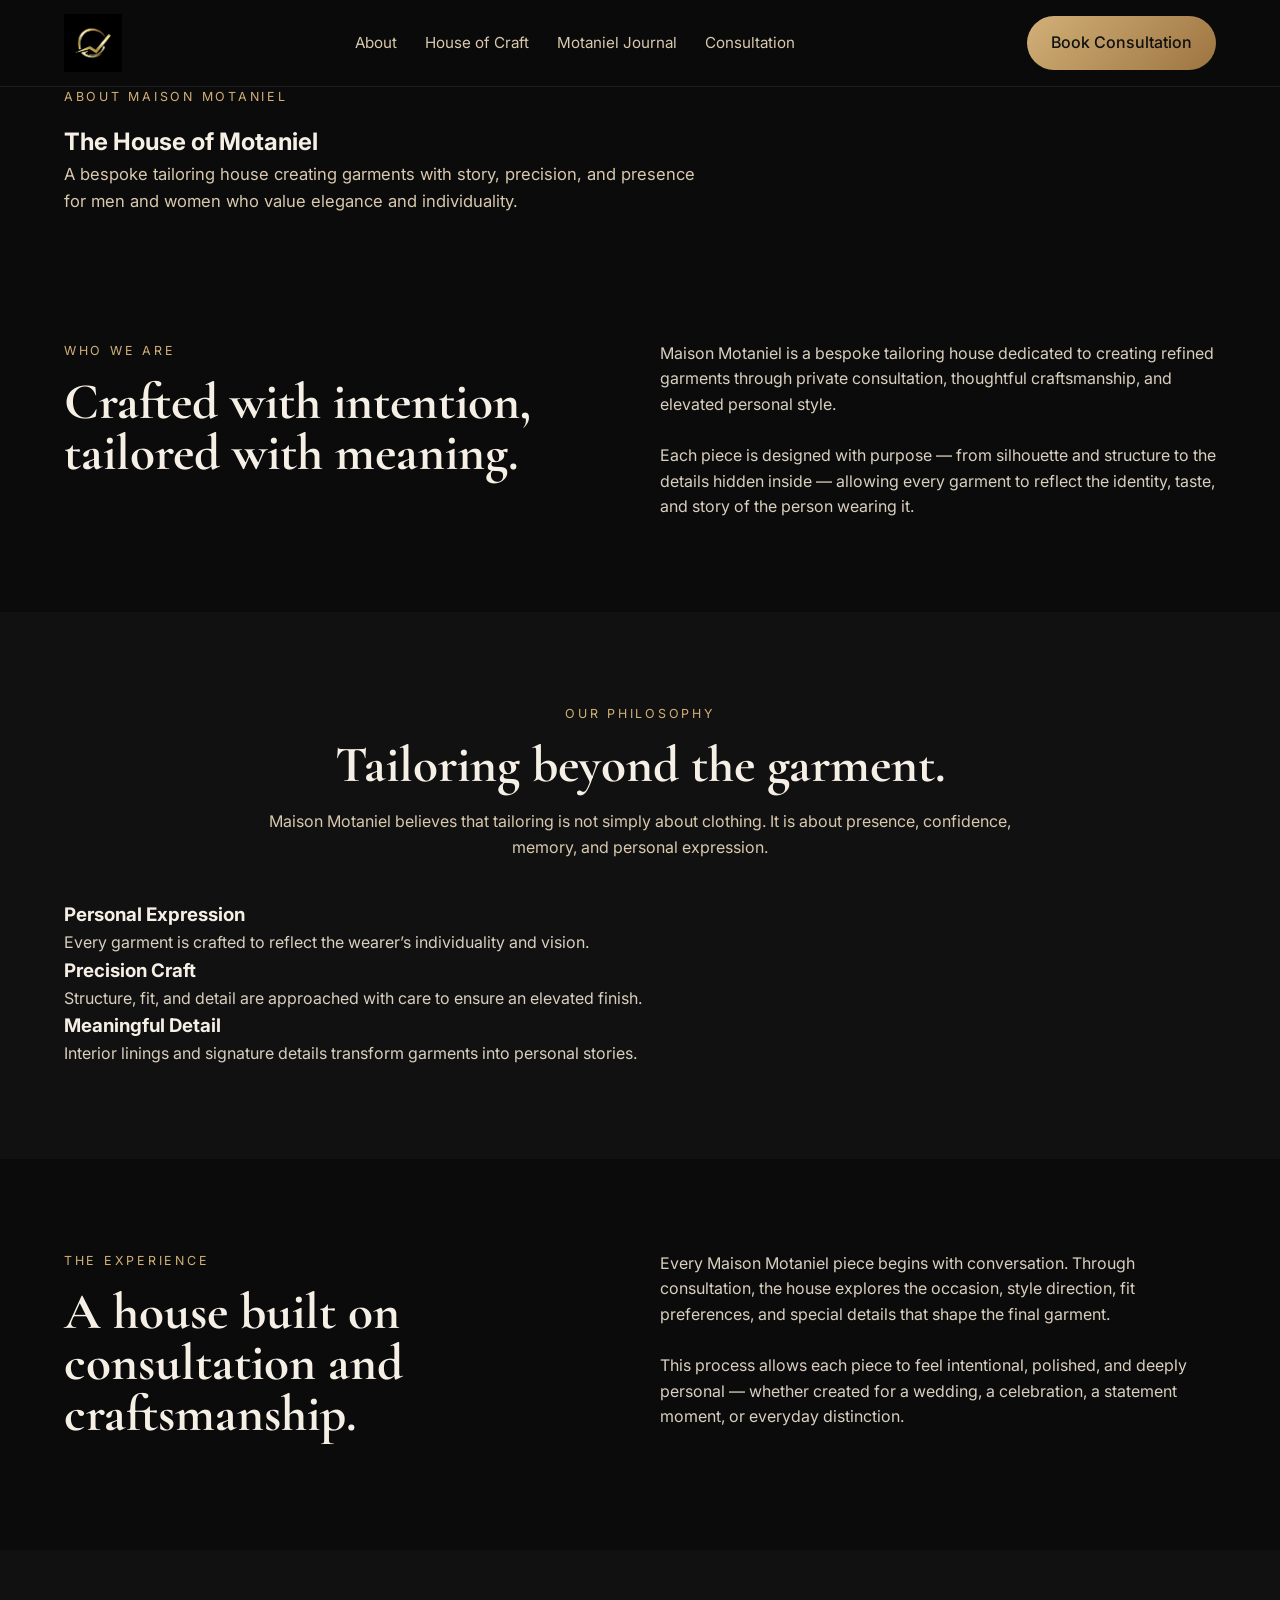
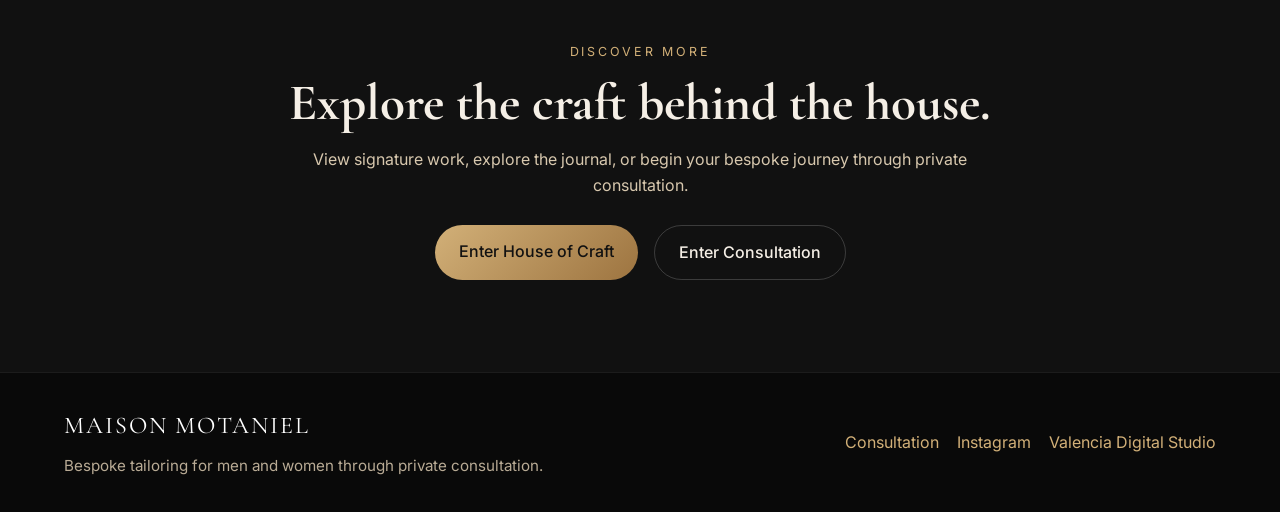
==== about.html @ 1d72eeb6 "Create about.html" ====
<!DOCTYPE html>
<html lang="en">
<head>
  <meta charset="UTF-8" />
  <meta name="viewport" content="width=device-width, initial-scale=1.0" />
  <title>About | Maison Motaniel</title>
  <meta name="description" content="Learn about Maison Motaniel, a bespoke tailoring house creating refined garments for men and women through private consultation and signature craftsmanship." />

  <link rel="preconnect" href="https://fonts.googleapis.com">
  <link rel="preconnect" href="https://fonts.gstatic.com" crossorigin>
  <link href="https://fonts.googleapis.com/css2?family=Cormorant+Garamond:wght@400;500;600;700&family=Inter:wght@300;400;500;600&display=swap" rel="stylesheet">

  <link rel="stylesheet" href="style.css">
</head>
<body>

  <header class="site-header">
    <div class="container nav">

      <a href="index.html" class="logo">
        <img src="assets/motaniel-logo.png" alt="Maison Motaniel Logo">
      </a>

      <nav class="menu" id="menu">
        <a href="about.html">About</a>
        <a href="craft.html">House of Craft</a>
        <a href="journal.html">Motaniel Journal</a>
        <a href="consultation.html">Consultation</a>
      </nav>

      <div class="header-right">
        <a href="consultation.html" class="btn btn-gold desktop-btn">Book Consultation</a>
        <button class="menu-toggle" id="menu-toggle" aria-label="Toggle menu">☰</button>
      </div>

    </div>
  </header>

  <section class="inner-hero">
    <div class="container inner-hero-content">
      <p class="eyebrow">About Maison Motaniel</p>
      <h1>The House of Motaniel</h1>
      <p class="hero-text">
        A bespoke tailoring house creating garments with story, precision, and presence for men and women who value elegance and individuality.
      </p>
    </div>
  </section>

  <section class="section">
    <div class="container two-column">
      <div>
        <p class="eyebrow">Who We Are</p>
        <h2>Crafted with intention, tailored with meaning.</h2>
      </div>
      <div>
        <p>
          Maison Motaniel is a bespoke tailoring house dedicated to creating refined garments through private consultation, thoughtful craftsmanship, and elevated personal style.
        </p>
        <br>
        <p>
          Each piece is designed with purpose — from silhouette and structure to the details hidden inside — allowing every garment to reflect the identity, taste, and story of the person wearing it.
        </p>
      </div>
    </div>
  </section>

  <section class="section dark-section">
    <div class="container">
      <p class="eyebrow center">Our Philosophy</p>
      <h2 class="center">Tailoring beyond the garment.</h2>
      <p class="brand-intro center">
        Maison Motaniel believes that tailoring is not simply about clothing. It is about presence, confidence, memory, and personal expression.
      </p>

      <div class="statement-grid">
        <div class="statement-card">
          <h3>Personal Expression</h3>
          <p>Every garment is crafted to reflect the wearer’s individuality and vision.</p>
        </div>

        <div class="statement-card">
          <h3>Precision Craft</h3>
          <p>Structure, fit, and detail are approached with care to ensure an elevated finish.</p>
        </div>

        <div class="statement-card">
          <h3>Meaningful Detail</h3>
          <p>Interior linings and signature details transform garments into personal stories.</p>
        </div>
      </div>
    </div>
  </section>

  <section class="section">
    <div class="container two-column">
      <div>
        <p class="eyebrow">The Experience</p>
        <h2>A house built on consultation and craftsmanship.</h2>
      </div>
      <div>
        <p>
          Every Maison Motaniel piece begins with conversation. Through consultation, the house explores the occasion, style direction, fit preferences, and special details that shape the final garment.
        </p>
        <br>
        <p>
          This process allows each piece to feel intentional, polished, and deeply personal — whether created for a wedding, a celebration, a statement moment, or everyday distinction.
        </p>
      </div>
    </div>
  </section>

  <section class="section dark-section">
    <div class="container consultation-box">
      <p class="eyebrow center">Discover More</p>
      <h2 class="center">Explore the craft behind the house.</h2>
      <p class="center consultation-text">
        View signature work, explore the journal, or begin your bespoke journey through private consultation.
      </p>

      <div class="hero-buttons center-buttons">
        <a href="craft.html" class="btn btn-gold">Enter House of Craft</a>
        <a href="consultation.html" class="btn btn-outline">Enter Consultation</a>
      </div>
    </div>
  </section>

  <footer class="footer">
    <div class="container footer-wrap">
      <div>
        <div class="footer-brand">MAISON MOTANIEL</div>
        <p class="footer-text">Bespoke tailoring for men and women through private consultation.</p>
      </div>

      <div class="footer-links">
        <a href="consultation.html">Consultation</a>
        <a href="https://www.instagram.com/maisonmotaniel" target="_blank">Instagram</a>
        <a href="https://www.instagram.com/valenciadigitalstudio" target="_blank">Valencia Digital Studio</a>
      </div>
    </div>
  </footer>

  <script>
    const toggle = document.getElementById("menu-toggle");
    const menu = document.getElementById("menu");

    toggle.addEventListener("click", () => {
      menu.classList.toggle("show");
    });
  </script>

</body>
</html>
---- style.css ----
* {
  margin: 0;
  padding: 0;
  box-sizing: border-box;
}

html {
  scroll-behavior: smooth;
}

body {
  font-family: 'Inter', sans-serif;
  background: #0b0b0b;
  color: #f5efe6;
  line-height: 1.6;
}

a {
  text-decoration: none;
  color: inherit;
}

img {
  display: block;
  max-width: 100%;
}

.container {
  width: 90%;
  max-width: 1240px;
  margin: 0 auto;
}

.site-header {
  position: sticky;
  top: 0;
  z-index: 1000;
  background: rgba(11, 11, 11, 0.94);
  backdrop-filter: blur(8px);
  border-bottom: 1px solid rgba(255,255,255,0.08);
}

.nav {
  display: flex;
  justify-content: space-between;
  align-items: center;
  min-height: 86px;
  gap: 24px;
}

.logo {
  display: flex;
  align-items: center;
}

.logo img {
  height: 58px;
  width: auto;
}

.menu {
  display: flex;
  align-items: center;
  gap: 28px;
  font-size: 0.95rem;
  color: #d8c8ae;
}

.menu a:hover {
  color: #ffffff;
}

.header-right {
  display: flex;
  align-items: center;
  gap: 18px;
}

.menu-toggle {
  display: none;
  background: transparent;
  border: none;
  color: #f5efe6;
  font-size: 28px;
  cursor: pointer;
}

.btn {
  display: inline-block;
  padding: 14px 24px;
  border-radius: 999px;
  font-weight: 500;
  transition: 0.3s ease;
}

.btn-gold {
  background: linear-gradient(135deg, #d2b078, #9d7440);
  color: #111111;
}

.btn-gold:hover {
  transform: translateY(-2px);
}

.btn-outline {
  border: 1px solid rgba(255,255,255,0.18);
  color: #f5efe6;
}

.btn-outline:hover {
  border-color: #d2b078;
  color: #d2b078;
}

.hero {
  min-height: 95vh;
  display: flex;
  align-items: center;
  background:
    linear-gradient(to right, rgba(0,0,0,0.80), rgba(0,0,0,0.42)),
    url("assets/hero-banner.jpg");
  background-size: cover;
  background-position: center;
}

.hero-content {
  max-width: 760px;
  padding: 120px 0;
}

.eyebrow {
  text-transform: uppercase;
  letter-spacing: 0.22em;
  color: #d2b078;
  font-size: 0.78rem;
  margin-bottom: 16px;
}

.hero h1,
h2 {
  font-family: 'Cormorant Garamond', serif;
  line-height: 1;
}

.hero h1 {
  font-size: clamp(3rem, 6vw, 5.6rem);
  margin-bottom: 22px;
}

.hero-text {
  max-width: 640px;
  color: #d8c8ae;
  font-size: 1.04rem;
  margin-bottom: 34px;
}

.hero-buttons {
  display: flex;
  gap: 16px;
  flex-wrap: wrap;
}

.section {
  padding: 92px 0;
}

.dark-section {
  background: #111111;
}

.center {
  text-align: center;
}

.center-buttons {
  justify-content: center;
}

h2 {
  font-size: clamp(2.2rem, 4vw, 3.7rem);
  margin-bottom: 18px;
}

p {
  color: #d9cfbf;
}

.brand-intro {
  max-width: 760px;
  margin: 0 auto 40px;
  color: #d8c8ae;
}

.brand-statement {
  background: #111111;
}

.two-column {
  display: grid;
  grid-template-columns: 1fr 1fr;
  gap: 40px;
  align-items: start;
}

.cards {
  display: grid;
  grid-template-columns: repeat(3, 1fr);
  gap: 24px;
}

.card,
.process-box {
  background: #171717;
  border: 1px solid rgba(255,255,255,0.08);
  border-radius: 22px;
  padding: 28px;
}

.card h3,
.process-box h3 {
  font-family: 'Cormorant Garamond', serif;
  font-size: 1.8rem;
  margin-bottom: 12px;
  color: #ffffff;
}

.process-grid {
  display: grid;
  grid-template-columns: repeat(4, 1fr);
  gap: 22px;
  margin-top: 40px;
}

.process-box span {
  color: #d2b078;
  font-size: 1.2rem;
  font-weight: 600;
}

.portfolio-link {
  text-decoration: none;
  color: inherit;
  display: block;
}

.luxury-grid {
  display: grid;
  grid-template-columns: repeat(3, 1fr);
  gap: 24px;
  margin-top: 45px;
}

.luxury-card {
  background: #171717;
  border: 1px solid rgba(255,255,255,0.08);
  border-radius: 24px;
  overflow: hidden;
  display: flex;
  flex-direction: column;
  height: 100%;
}

.luxury-image-wrap {
  width: 100%;
  height: 340px;
  overflow: hidden;
  background: #111111;
}

.luxury-photo {
  width: 100%;
  height: 100%;
  object-fit: cover;
  display: block;
}

.luxury-overlay {
  padding: 22px 20px 24px;
  background: #171717;
}

.luxury-overlay h3 {
  font-family: 'Cormorant Garamond', serif;
  font-size: 2rem;
  color: #ffffff;
  margin-bottom: 8px;
  line-height: 1.1;
}

.luxury-overlay p {
  color: #dfd3c1;
  margin: 0;
}

.top-space {
  margin-top: 30px;
}

.journal-home {
  background: #0f0f0f;
}

.journal-feature-grid {
  display: grid;
  grid-template-columns: repeat(2, 1fr);
  gap: 24px;
  margin-top: 40px;
}

.journal-feature-card {
  text-decoration: none;
  color: inherit;
  background: #171717;
  border: 1px solid rgba(255,255,255,0.08);
  border-radius: 24px;
  overflow: hidden;
  display: block;
}

.journal-feature-image img {
  width: 100%;
  height: 360px;
  object-fit: cover;
  display: block;
}

.journal-feature-text {
  padding: 24px;
}

.journal-feature-text h3 {
  font-family: 'Cormorant Garamond', serif;
  font-size: 2rem;
  margin-bottom: 10px;
  color: #ffffff;
}

.journal-feature-text p {
  color: #d8c8ae;
}

.consultation-box {
  max-width: 920px;
  margin: 0 auto;
}

.consultation-text,
.contact-text {
  max-width: 700px;
  margin: 0 auto 26px;
  color: #d8c8ae;
}

.gallery-grid {
  display: grid;
  grid-template-columns: repeat(3, 1fr);
  gap: 22px;
}

.gallery-item {
  border-radius: 20px;
  overflow: hidden;
  background: #111111;
  border: 1px solid rgba(255,255,255,0.08);
  aspect-ratio: 4 / 5;
}

.gallery-item img {
  width: 100%;
  height: 100%;
  display: block;
  object-fit: cover;
}

.footer {
  padding: 34px 0;
  border-top: 1px solid rgba(255,255,255,0.08);
  background: #090909;
}

.footer-wrap {
  display: flex;
  justify-content: space-between;
  align-items: center;
  gap: 20px;
  flex-wrap: wrap;
}

.footer-brand {
  font-family: 'Cormorant Garamond', serif;
  font-size: 1.5rem;
  letter-spacing: 0.08em;
  color: #ffffff;
  margin-bottom: 8px;
}

.footer-text {
  font-size: 0.95rem;
  color: #b9ab95;
}

.footer-links {
  display: flex;
  gap: 18px;
  flex-wrap: wrap;
  color: #d2b078;
}

.footer-links a:hover {
  color: #ffffff;
}

/* Mobile */

@media (max-width: 992px) {
  .desktop-btn {
    display: none;
  }

  .menu-toggle {
    display: block;
  }

  .menu {
    position: absolute;
    top: 86px;
    right: 5%;
    background: #111111;
    border: 1px solid rgba(255,255,255,0.08);
    border-radius: 18px;
    padding: 18px 20px;
    width: 220px;
    display: none;
    flex-direction: column;
    align-items: flex-start;
    gap: 14px;
    box-shadow: 0 20px 60px rgba(0,0,0,0.35);
  }

  .menu.show {
    display: flex;
  }

  .two-column {
    grid-template-columns: 1fr;
  }

  .hero {
    min-height: 84vh;
    background-size: cover;
  }

  .hero-content {
    padding: 100px 0;
  }

  .hero h1 {
    font-size: 3.3rem;
  }

  .mobile-auto-slider {
    display: flex !important;
    overflow-x: auto;
    gap: 18px;
    scroll-snap-type: x mandatory;
    -webkit-overflow-scrolling: touch;
    scrollbar-width: none;
    padding-bottom: 10px;
  }

  .mobile-auto-slider::-webkit-scrollbar {
    display: none;
  }

  .mobile-auto-slider .slide-card,
  .mobile-auto-slider .journal-feature-card {
    flex: 0 0 85%;
    scroll-snap-align: start;
  }

  .cards,
  .process-grid,
  .journal-feature-grid {
    display: flex;
  }

  .luxury-grid {
    display: flex;
    overflow-x: auto;
    gap: 18px;
    scroll-snap-type: x mandatory;
    -webkit-overflow-scrolling: touch;
    scrollbar-width: none;
    padding-bottom: 10px;
  }

  .luxury-grid::-webkit-scrollbar {
    display: none;
  }

  .portfolio-link {
    flex: 0 0 85%;
    scroll-snap-align: start;
  }

  .luxury-image-wrap {
    height: 280px;
  }

  .gallery-grid {
    grid-template-columns: 1fr;
  }
}

@media (max-width: 640px) {
  .container {
    width: 92%;
  }

  .logo img {
    height: 48px;
  }

  .hero h1 {
    font-size: 2.7rem;
  }

  .btn {
    padding: 13px 20px;
  }

  .section {
    padding: 74px 0;
  }

  .luxury-overlay h3 {
    font-size: 1.8rem;
  }

  .journal-feature-image img {
    height: 300px;
  }

  .journal-feature-text h3 {
    font-size: 1.8rem;
  }
}
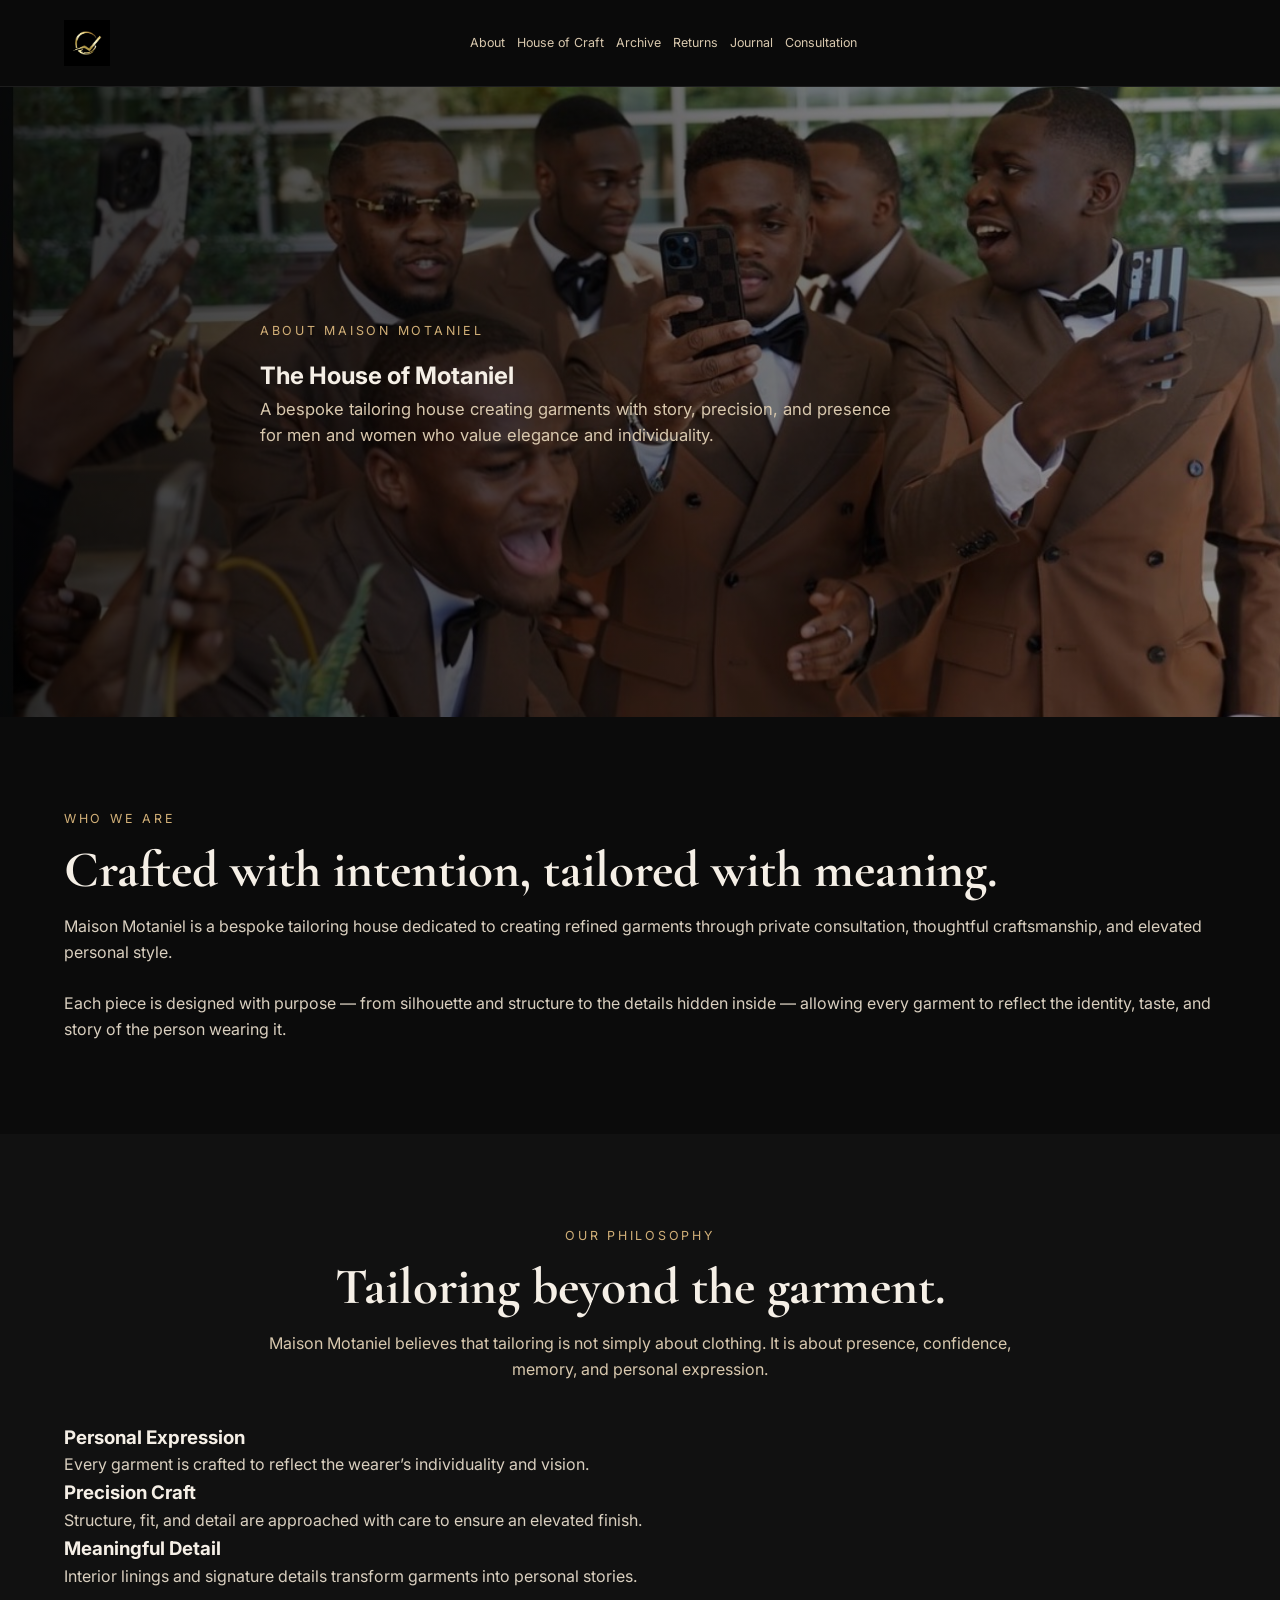
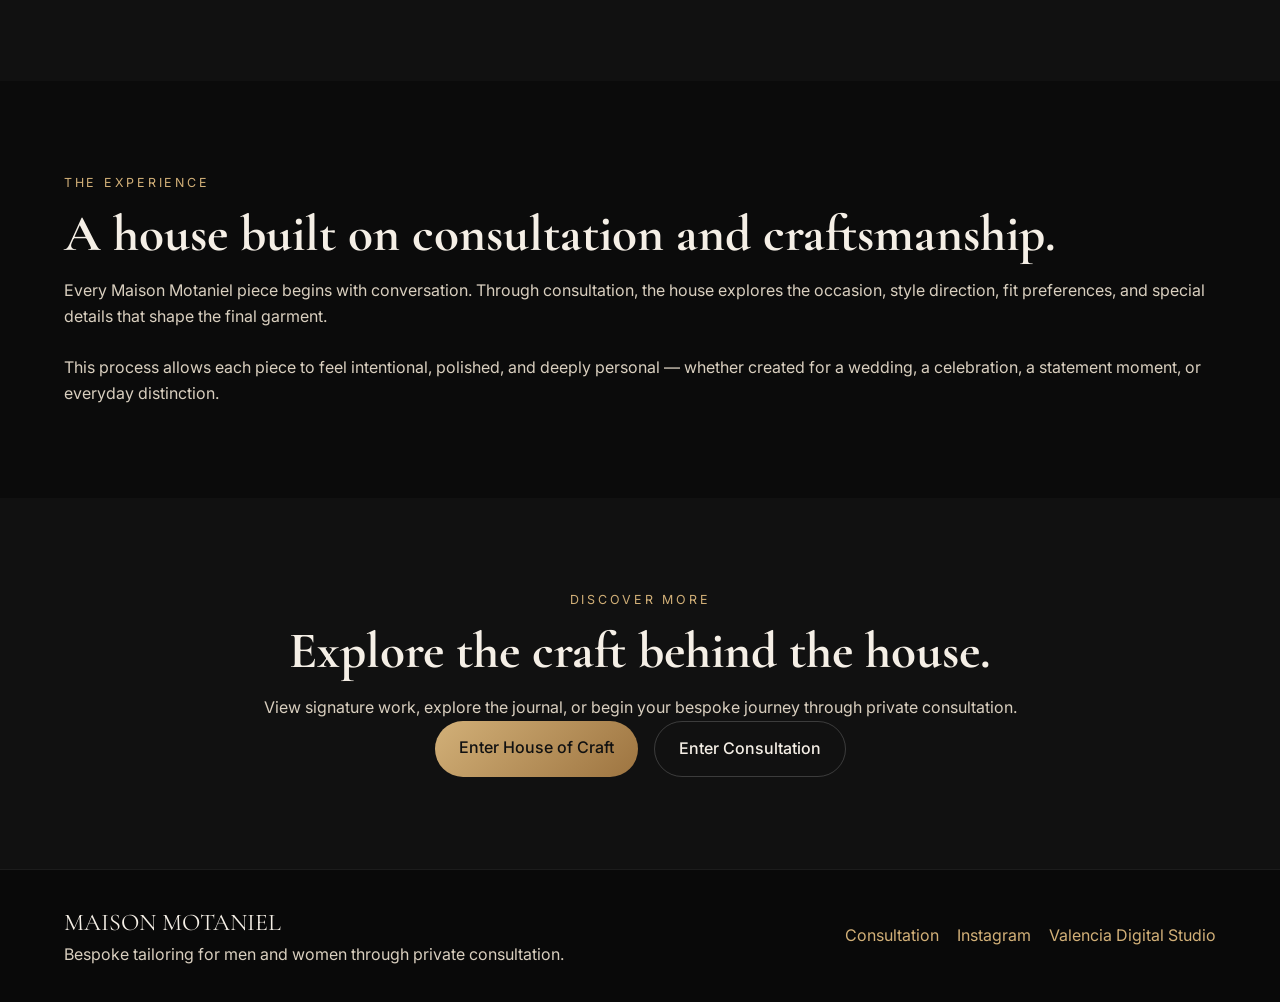
==== commit b5b24c60: "Update about.html" ====
--- a/about.html
+++ b/about.html
@@ -14,27 +14,28 @@
 </head>
 <body>
 
-  <header class="site-header">
-    <div class="container nav">
+ <header class="site-header">
+  <div class="container nav">
 
-      <a href="index.html" class="logo">
-        <img src="assets/motaniel-logo.png" alt="Maison Motaniel Logo">
-      </a>
+    <a href="index.html" class="logo">
+      <img src="assets/motaniel-logo.png" alt="Maison Motaniel Logo">
+    </a>
 
-      <nav class="menu" id="menu">
-        <a href="about.html">About</a>
-        <a href="craft.html">House of Craft</a>
-        <a href="journal.html">Motaniel Journal</a>
-        <a href="consultation.html">Consultation</a>
-      </nav>
+    <nav class="menu" id="menu">
+      <a href="about.html">About</a>
+      <a href="craft.html">House of Craft</a>
+      <a href="archive.html">Archive</a>
+      <a href="returns.html">Returns</a>
+      <a href="journal.html">Journal</a>
+      <a href="consultation.html">Consultation</a>
+    </nav>
 
-      <div class="header-right">
-        <a href="consultation.html" class="btn btn-gold desktop-btn">Book Consultation</a>
-        <button class="menu-toggle" id="menu-toggle" aria-label="Toggle menu">☰</button>
-      </div>
+    <div class="header-right">
+      <button class="menu-toggle" id="menu-toggle" aria-label="Toggle menu">☰</button>
+    </div>
 
-    </div>
-  </header>
+  </div>
+</header>
 
   <section class="inner-hero">
     <div class="container inner-hero-content">
--- a/style.css
+++ b/style.css
@@ -1,3 +1,5 @@
+/* RESET */
+
 * {
   margin: 0;
   padding: 0;
@@ -31,21 +33,23 @@
   margin: 0 auto;
 }
 
+/* HEADER */
+
 .site-header {
   position: sticky;
   top: 0;
   z-index: 1000;
-  background: rgba(11, 11, 11, 0.94);
+  background: rgba(11,11,11,0.94);
   backdrop-filter: blur(8px);
   border-bottom: 1px solid rgba(255,255,255,0.08);
 }
 
 .nav {
-  display: flex;
-  justify-content: space-between;
+  display: grid;
+  grid-template-columns: auto 1fr auto;
   align-items: center;
   min-height: 86px;
-  gap: 24px;
+  gap: 14px;
 }
 
 .logo {
@@ -54,16 +58,20 @@
 }
 
 .logo img {
-  height: 58px;
-  width: auto;
+  height: 46px;
 }
 
 .menu {
   display: flex;
-  align-items: center;
-  gap: 28px;
-  font-size: 0.95rem;
+  justify-content: center;
+  align-items: center;
+  gap: 12px;
+  font-size: 0.78rem;
   color: #d8c8ae;
+}
+
+.menu a {
+  white-space: nowrap;
 }
 
 .menu a:hover {
@@ -73,7 +81,6 @@
 .header-right {
   display: flex;
   align-items: center;
-  gap: 18px;
 }
 
 .menu-toggle {
@@ -85,6 +92,8 @@
   cursor: pointer;
 }
 
+/* BUTTONS */
+
 .btn {
   display: inline-block;
   padding: 14px 24px;
@@ -94,8 +103,8 @@
 }
 
 .btn-gold {
-  background: linear-gradient(135deg, #d2b078, #9d7440);
-  color: #111111;
+  background: linear-gradient(135deg,#d2b078,#9d7440);
+  color: #111;
 }
 
 .btn-gold:hover {
@@ -111,6 +120,8 @@
   border-color: #d2b078;
   color: #d2b078;
 }
+
+/* HERO */
 
 .hero {
   min-height: 95vh;
@@ -143,7 +154,7 @@
 }
 
 .hero h1 {
-  font-size: clamp(3rem, 6vw, 5.6rem);
+  font-size: clamp(3rem,6vw,5.6rem);
   margin-bottom: 22px;
 }
 
@@ -160,6 +171,26 @@
   flex-wrap: wrap;
 }
 
+/* INNER HERO */
+
+.inner-hero {
+  min-height: 70vh;
+  display: flex;
+  align-items: center;
+  background:
+    linear-gradient(to right, rgba(0,0,0,0.78), rgba(0,0,0,0.38)),
+    url("assets/hero-banner.jpg");
+  background-size: cover;
+  background-position: center;
+}
+
+.inner-hero-content {
+  max-width: 760px;
+  padding: 110px 0;
+}
+
+/* GENERAL */
+
 .section {
   padding: 92px 0;
 }
@@ -177,7 +208,7 @@
 }
 
 h2 {
-  font-size: clamp(2.2rem, 4vw, 3.7rem);
+  font-size: clamp(2.2rem,4vw,3.7rem);
   margin-bottom: 18px;
 }
 
@@ -191,63 +222,30 @@
   color: #d8c8ae;
 }
 
-.brand-statement {
-  background: #111111;
-}
-
-.two-column {
-  display: grid;
-  grid-template-columns: 1fr 1fr;
-  gap: 40px;
-  align-items: start;
-}
-
-.cards {
-  display: grid;
-  grid-template-columns: repeat(3, 1fr);
-  gap: 24px;
-}
-
-.card,
-.process-box {
-  background: #171717;
-  border: 1px solid rgba(255,255,255,0.08);
-  border-radius: 22px;
-  padding: 28px;
-}
-
-.card h3,
-.process-box h3 {
-  font-family: 'Cormorant Garamond', serif;
-  font-size: 1.8rem;
-  margin-bottom: 12px;
-  color: #ffffff;
-}
-
-.process-grid {
-  display: grid;
-  grid-template-columns: repeat(4, 1fr);
-  gap: 22px;
-  margin-top: 40px;
-}
-
-.process-box span {
-  color: #d2b078;
-  font-size: 1.2rem;
-  font-weight: 600;
-}
+.carousel-shell {
+  overflow: hidden;
+}
+
+/* HOUSE OF CRAFT */
 
 .portfolio-link {
-  text-decoration: none;
-  color: inherit;
   display: block;
+  flex: 0 0 32%;
+  scroll-snap-align: start;
 }
 
 .luxury-grid {
-  display: grid;
-  grid-template-columns: repeat(3, 1fr);
-  gap: 24px;
+  display: flex;
+  overflow-x: auto;
+  gap: 20px;
   margin-top: 45px;
+  scroll-snap-type: x mandatory;
+  scrollbar-width: none;
+  padding-bottom: 14px;
+}
+
+.luxury-grid::-webkit-scrollbar {
+  display: none;
 }
 
 .luxury-card {
@@ -257,71 +255,66 @@
   overflow: hidden;
   display: flex;
   flex-direction: column;
-  height: 100%;
+  transition: 0.35s;
+}
+
+.luxury-card:hover {
+  transform: translateY(-4px);
+  border-color: rgba(210,176,120,0.35);
 }
 
 .luxury-image-wrap {
-  width: 100%;
   height: 340px;
   overflow: hidden;
-  background: #111111;
 }
 
 .luxury-photo {
   width: 100%;
   height: 100%;
   object-fit: cover;
-  display: block;
 }
 
 .luxury-overlay {
   padding: 22px 20px 24px;
-  background: #171717;
 }
 
 .luxury-overlay h3 {
   font-family: 'Cormorant Garamond', serif;
   font-size: 2rem;
-  color: #ffffff;
   margin-bottom: 8px;
-  line-height: 1.1;
-}
-
-.luxury-overlay p {
-  color: #dfd3c1;
-  margin: 0;
-}
-
-.top-space {
-  margin-top: 30px;
-}
+}
+
+/* JOURNAL */
 
 .journal-home {
   background: #0f0f0f;
 }
 
 .journal-feature-grid {
-  display: grid;
-  grid-template-columns: repeat(2, 1fr);
-  gap: 24px;
+  display: flex;
+  overflow-x: auto;
+  gap: 20px;
   margin-top: 40px;
+  scroll-snap-type: x mandatory;
+  scrollbar-width: none;
+}
+
+.journal-feature-grid::-webkit-scrollbar {
+  display: none;
 }
 
 .journal-feature-card {
-  text-decoration: none;
-  color: inherit;
+  flex: 0 0 48%;
   background: #171717;
-  border: 1px solid rgba(255,255,255,0.08);
   border-radius: 24px;
   overflow: hidden;
-  display: block;
+  border: 1px solid rgba(255,255,255,0.08);
 }
 
 .journal-feature-image img {
+  height: 360px;
   width: 100%;
-  height: 360px;
   object-fit: cover;
-  display: block;
 }
 
 .journal-feature-text {
@@ -332,45 +325,79 @@
   font-family: 'Cormorant Garamond', serif;
   font-size: 2rem;
   margin-bottom: 10px;
-  color: #ffffff;
-}
-
-.journal-feature-text p {
-  color: #d8c8ae;
-}
-
-.consultation-box {
-  max-width: 920px;
-  margin: 0 auto;
-}
-
-.consultation-text,
-.contact-text {
-  max-width: 700px;
-  margin: 0 auto 26px;
-  color: #d8c8ae;
-}
+}
+
+/* GALLERY */
 
 .gallery-grid {
   display: grid;
-  grid-template-columns: repeat(3, 1fr);
+  grid-template-columns: repeat(3,1fr);
   gap: 22px;
 }
 
 .gallery-item {
   border-radius: 20px;
   overflow: hidden;
-  background: #111111;
+  background: #111;
   border: 1px solid rgba(255,255,255,0.08);
-  aspect-ratio: 4 / 5;
+  aspect-ratio: 4/5;
 }
 
 .gallery-item img {
   width: 100%;
   height: 100%;
-  display: block;
   object-fit: cover;
 }
+
+/* LIGHTBOX */
+
+.archive-image {
+  cursor: pointer;
+  transition: transform .35s ease, opacity .35s ease;
+}
+
+.archive-image:hover {
+  transform: scale(1.03);
+  opacity: .92;
+}
+
+.lightbox {
+  position: fixed;
+  inset: 0;
+  background: rgba(0,0,0,0.92);
+  display: flex;
+  align-items: center;
+  justify-content: center;
+  padding: 40px;
+  opacity: 0;
+  visibility: hidden;
+  transition: .35s;
+  z-index: 3000;
+}
+
+.lightbox.show {
+  opacity: 1;
+  visibility: visible;
+}
+
+.lightbox img {
+  max-width: 92vw;
+  max-height: 88vh;
+  border-radius: 18px;
+}
+
+.lightbox-close {
+  position: absolute;
+  top: 22px;
+  right: 28px;
+  border: none;
+  background: transparent;
+  font-size: 2.6rem;
+  color: #fff;
+  cursor: pointer;
+}
+
+/* FOOTER */
 
 .footer {
   padding: 34px 0;
@@ -382,21 +409,12 @@
   display: flex;
   justify-content: space-between;
   align-items: center;
-  gap: 20px;
   flex-wrap: wrap;
 }
 
 .footer-brand {
   font-family: 'Cormorant Garamond', serif;
   font-size: 1.5rem;
-  letter-spacing: 0.08em;
-  color: #ffffff;
-  margin-bottom: 8px;
-}
-
-.footer-text {
-  font-size: 0.95rem;
-  color: #b9ab95;
 }
 
 .footer-links {
@@ -407,141 +425,81 @@
 }
 
 .footer-links a:hover {
-  color: #ffffff;
-}
-
-/* Mobile */
-
-@media (max-width: 992px) {
-  .desktop-btn {
-    display: none;
-  }
-
-  .menu-toggle {
-    display: block;
-  }
-
-  .menu {
-    position: absolute;
-    top: 86px;
-    right: 5%;
-    background: #111111;
-    border: 1px solid rgba(255,255,255,0.08);
-    border-radius: 18px;
-    padding: 18px 20px;
-    width: 220px;
-    display: none;
-    flex-direction: column;
-    align-items: flex-start;
-    gap: 14px;
-    box-shadow: 0 20px 60px rgba(0,0,0,0.35);
-  }
-
-  .menu.show {
-    display: flex;
-  }
-
-  .two-column {
-    grid-template-columns: 1fr;
-  }
-
-  .hero {
-    min-height: 84vh;
-    background-size: cover;
-  }
-
-  .hero-content {
-    padding: 100px 0;
-  }
-
-  .hero h1 {
-    font-size: 3.3rem;
-  }
-
-  .mobile-auto-slider {
-    display: flex !important;
-    overflow-x: auto;
-    gap: 18px;
-    scroll-snap-type: x mandatory;
-    -webkit-overflow-scrolling: touch;
-    scrollbar-width: none;
-    padding-bottom: 10px;
-  }
-
-  .mobile-auto-slider::-webkit-scrollbar {
-    display: none;
-  }
-
-  .mobile-auto-slider .slide-card,
-  .mobile-auto-slider .journal-feature-card {
-    flex: 0 0 85%;
-    scroll-snap-align: start;
-  }
-
-  .cards,
-  .process-grid,
-  .journal-feature-grid {
-    display: flex;
-  }
-
-  .luxury-grid {
-    display: flex;
-    overflow-x: auto;
-    gap: 18px;
-    scroll-snap-type: x mandatory;
-    -webkit-overflow-scrolling: touch;
-    scrollbar-width: none;
-    padding-bottom: 10px;
-  }
-
-  .luxury-grid::-webkit-scrollbar {
-    display: none;
-  }
-
-  .portfolio-link {
-    flex: 0 0 85%;
-    scroll-snap-align: start;
-  }
-
-  .luxury-image-wrap {
-    height: 280px;
-  }
-
-  .gallery-grid {
-    grid-template-columns: 1fr;
-  }
-}
-
-@media (max-width: 640px) {
-  .container {
-    width: 92%;
-  }
-
-  .logo img {
-    height: 48px;
-  }
-
-  .hero h1 {
-    font-size: 2.7rem;
-  }
-
-  .btn {
-    padding: 13px 20px;
-  }
-
-  .section {
-    padding: 74px 0;
-  }
-
-  .luxury-overlay h3 {
-    font-size: 1.8rem;
-  }
-
-  .journal-feature-image img {
-    height: 300px;
-  }
-
-  .journal-feature-text h3 {
-    font-size: 1.8rem;
-  }
-}
+  color: #fff;
+}
+
+/* MOBILE */
+
+@media (max-width: 992px){
+
+.menu-toggle {
+  display:block;
+}
+
+.menu {
+  position:absolute;
+  top:86px;
+  right:5%;
+  background:#111;
+  border:1px solid rgba(255,255,255,0.08);
+  border-radius:18px;
+  padding:18px 20px;
+  width:240px;
+  display:none;
+  flex-direction:column;
+  gap:14px;
+}
+
+.menu.show {
+  display:flex;
+}
+
+.hero {
+  min-height:84vh;
+}
+
+.hero h1 {
+  font-size:3.3rem;
+}
+
+.portfolio-link {
+  flex:0 0 84%;
+}
+
+.journal-feature-card {
+  flex:0 0 84%;
+}
+
+.gallery-grid {
+  grid-template-columns:1fr;
+}
+
+}
+
+@media (max-width:640px){
+
+.container {
+  width:92%;
+}
+
+.logo img {
+  height:44px;
+}
+
+.hero h1 {
+  font-size:2.6rem;
+}
+
+.section {
+  padding:74px 0;
+}
+
+.portfolio-link {
+  flex:0 0 88%;
+}
+
+.journal-feature-card {
+  flex:0 0 88%;
+}
+
+}
